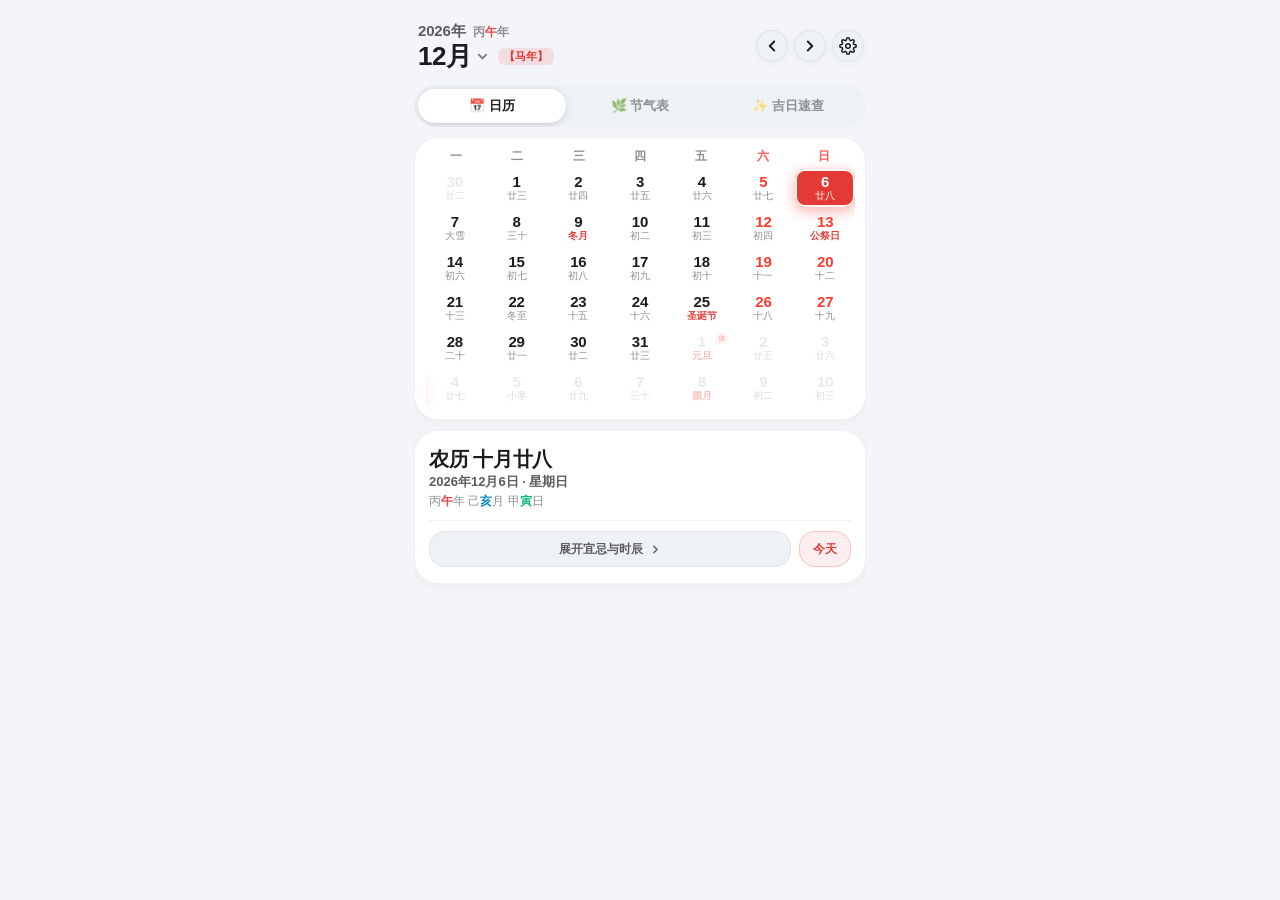
==== index.html @ 19c12316 "feat: 极简无广告万年历 120 FPS PWA 完整稳定版" ====
<!DOCTYPE html>
<html lang="zh-CN">
<head>
  <meta charset="UTF-8">
  <meta name="viewport" content="width=device-width, initial-scale=1.0, maximum-scale=1.0, user-scalable=no, viewport-fit=cover">
  <title>万年历 - 极简纯粹·无广告</title>
  
  <!-- iOS 独立全屏 App 体验配置 (PWA 彻底隐藏地址栏与底栏) -->
  <meta name="apple-mobile-web-app-capable" content="yes">
  <meta name="mobile-web-app-capable" content="yes">
  <meta name="apple-touch-fullscreen" content="yes">
  <meta name="apple-mobile-web-app-status-bar-style" content="default">
  <meta name="apple-mobile-web-app-title" content="万年历">
  <meta name="format-detection" content="telephone=no">
  <meta name="theme-color" content="#ffffff">
  
  <!-- 图标与 Manifest -->
  <link rel="icon" type="image/svg+xml" href="./icons/favicon.svg">
  <link rel="apple-touch-icon" href="./icons/apple-touch-icon.png">
  <link rel="manifest" href="./manifest.json">

  <!-- 关键首屏即时渲染样式 (解决 PWA 冷启动白屏与主题闪烁) -->
  <style>
    :root {
      --bg-base: #f5f6f8;
      --text-main: #1c1c1e;
    }
    @media (prefers-color-scheme: dark) {
      :root {
        --bg-base: #000000;
        --text-main: #ffffff;
      }
    }
    [data-theme="dark"] {
      --bg-base: #000000 !important;
      --text-main: #ffffff !important;
    }
    [data-theme="light"] {
      --bg-base: #f5f6f8 !important;
      --text-main: #1c1c1e !important;
    }
    html, body {
      margin: 0;
      padding: 0;
      background-color: var(--bg-base);
      background: var(--bg-base);
      color: var(--text-main);
      font-family: -apple-system, BlinkMacSystemFont, "SF Pro Text", "SF Pro Display", "PingFang SC", "Helvetica Neue", Arial, sans-serif;
      -webkit-tap-highlight-color: transparent;
      -webkit-font-smoothing: antialiased;
    }
  </style>

  <!-- 样式表与动态主题即时防闪烁初始化脚本 -->
  <link rel="stylesheet" href="./css/style.css?v=77">
  <script>
    (function() {
      try {
        var raw = localStorage.getItem('wnl_user_settings');
        var theme = 'auto';
        if (raw) { theme = JSON.parse(raw).theme || 'auto'; }
        if (theme === 'dark') {
          document.documentElement.setAttribute('data-theme', 'dark');
        } else if (theme === 'light') {
          document.documentElement.setAttribute('data-theme', 'light');
        }
      } catch(e) {}
    })();
  </script>
</head>
<body>

  <div class="app-container">
    
    <!-- 顶部导航栏 -->
    <header class="header-bar">
      <div class="header-title-group" id="btnYearMonthPicker" title="点击快速选择年月">
        <div class="header-date-stack">
          <div class="header-date-row-top">
            <span class="header-year" id="headerYearText">2026年</span>
            <span class="header-lunar-year" id="headerLunarYearText">丙午年</span>
          </div>
          <div class="header-date-row-bottom">
            <div class="header-month-wrap">
              <span class="header-month" id="headerMonthText">8月</span>
              <svg class="chevron-down" viewBox="0 0 24 24" fill="none" stroke="currentColor" stroke-width="2.5" stroke-linecap="round" stroke-linejoin="round">
                <polyline points="6 9 12 15 18 9"></polyline>
              </svg>
            </div>
            <span class="header-lunar-zodiac" id="headerLunarZodiacText">【马年】</span>
          </div>
        </div>
      </div>

      <div class="header-actions">
        <button class="btn-icon" id="btnPrevMonth" title="上个月" aria-label="上个月">
          <svg width="18" height="18" viewBox="0 0 24 24" fill="none" stroke="currentColor" stroke-width="2.5" stroke-linecap="round" stroke-linejoin="round">
            <polyline points="15 18 9 12 15 6"></polyline>
          </svg>
        </button>
        <button class="btn-icon" id="btnNextMonth" title="下个月" aria-label="下个月">
          <svg width="18" height="18" viewBox="0 0 24 24" fill="none" stroke="currentColor" stroke-width="2.5" stroke-linecap="round" stroke-linejoin="round">
            <polyline points="9 18 15 12 9 6"></polyline>
          </svg>
        </button>
        <button class="btn-icon" id="btnSettings" title="设置" aria-label="设置">
          <svg width="18" height="18" viewBox="0 0 24 24" fill="none" stroke="currentColor" stroke-width="2" stroke-linecap="round" stroke-linejoin="round">
            <circle cx="12" cy="12" r="3"></circle>
            <path d="M19.4 15a1.65 1.65 0 0 0 .33 1.82l.06.06a2 2 0 0 1 0 2.83 2 2 0 0 1-2.83 0l-.06-.06a1.65 1.65 0 0 0-1.82-.33 1.65 1.65 0 0 0-1 1.51V21a2 2 0 0 1-2 2 2 2 0 0 1-2-2v-.09A1.65 1.65 0 0 0 9 19.4a1.65 1.65 0 0 0-1.82.33l-.06.06a2 2 0 0 1-2.83 0 2 2 0 0 1 0-2.83l.06-.06a1.65 1.65 0 0 0 .33-1.82 1.65 1.65 0 0 0-1.51-1H3a2 2 0 0 1-2-2 2 2 0 0 1 2-2h.09A1.65 1.65 0 0 0 4.6 9a1.65 1.65 0 0 0-.33-1.82l-.06-.06a2 2 0 0 1 0-2.83 2 2 0 0 1 2.83 0l.06.06a1.65 1.65 0 0 0 1.82.33H9a1.65 1.65 0 0 0 1-1.51V3a2 2 0 0 1 2-2 2 2 0 0 1 2 2v.09a1.65 1.65 0 0 0 1 1.51 1.65 1.65 0 0 0 1.82-.33l.06-.06a2 2 0 0 1 2.83 0 2 2 0 0 1 0 2.83l-.06.06a1.65 1.65 0 0 0-.33 1.82V9a1.65 1.65 0 0 0 1.51 1H21a2 2 0 0 1 2 2 2 2 0 0 1-2 2h-.09a1.65 1.65 0 0 0-1.51 1z"></path>
          </svg>
        </button>
      </div>
    </header>

    <!-- 快捷视图切换药丸栏 (带平滑滑动背景指示器) -->
    <nav class="quick-tools-bar" id="quickToolsBar">
      <div class="tab-slider-pill" id="tabSliderPill"></div>
      <button class="tab-btn active" id="tabCalendar" data-tab="calendar">📅 日历</button>
      <button class="tab-btn" id="tabJieqi" data-tab="jieqi">🌿 节气表</button>
      <button class="tab-btn" id="tabAuspicious" data-tab="auspicious">✨ 吉日速查</button>
    </nav>

    <!-- 3 大主功能视图 120Hz 左右平滑轮播滑轨容器 -->
    <div class="views-swipe-carousel" id="viewsSwipeCarousel">
      <!-- 视图 1：日历与黄历详情 -->
      <div class="view-slide-panel" id="panelViewCalendar">
        <!-- 月历卡片 -->
        <section class="glass-panel calendar-card">
          <!-- 120Hz 系统级 C++ 原生硬件多月长卷滚动容器 (0 行 JS 阻塞，ProMotion 满帧，支持无限连滑) -->
          <div class="calendar-scroll-container" id="calendarScrollContainer"></div>
        </section>

        <!-- 选中日期黄历详情卡片 -->
        <section class="glass-panel detail-card" id="detailCard">
          <!-- 头部日期概要 -->
          <div class="detail-header-row">
            <div class="detail-header-left">
              <div class="detail-lunar-row">
                <span class="detail-lunar-main" id="detailLunarMain">农历 七月十四</span>
                <span class="detail-jieqi-tag" id="detailJieqiTag">节气 · 处暑</span>
              </div>
              <div class="detail-solar-week" id="detailSolarWeek">2026年8月26日 · 星期三</div>
              <div class="detail-lunar-ganzhi" id="detailLunarGanzhi">丙午年 丙申月 壬申日</div>
            </div>
          </div>

          <!-- 双胶囊操作底栏 (左侧展开黄历抽屉，右侧回到今天) -->
          <div class="detail-actions-row">
            <button class="btn-toggle-huangli" id="btnToggleHuangli" title="查看黄历宜忌与时辰" aria-label="查看黄历宜忌与时辰">
              <span id="toggleHuangliText">展开宜忌与时辰</span>
              <svg class="toggle-icon" id="toggleHuangliIcon" width="13" height="13" viewBox="0 0 24 24" fill="none" stroke="currentColor" stroke-width="2.5" stroke-linecap="round" stroke-linejoin="round">
                <polyline points="9 18 15 12 9 6"></polyline>
              </svg>
            </button>
            <button class="btn-today-card" id="btnToday" title="回到今天" aria-label="回到今天">
              <span>今天</span>
            </button>
          </div>
        </section>
      </div>

      <!-- 视图 2：二十四节气表 -->
      <div class="view-slide-panel" id="panelViewJieqi">
        <div class="glass-panel" style="padding: 16px;">
          <div style="font-size: 16px; font-weight: 700; margin-bottom: 14px; display: flex; justify-content: space-between; align-items: center;">
            <span id="jieqiYearTitle">2026年 二十四节气谱</span>
            <span style="font-size: 12px; color: var(--text-tertiary);">点击直接查阅日期</span>
          </div>
          <div class="jieqi-seasons-container" id="solarTermsList">
            <!-- 动态填充四季二十四节气卡片 -->
          </div>
          <div class="jieqi-poem-footer">
            <div>春雨惊春清谷天，夏满芒夏暑相连。</div>
            <div>秋处露秋寒霜降，冬雪雪冬小大寒。</div>
          </div>
        </div>
      </div>

      <!-- 视图 3：黄道吉日速查 -->
      <div class="view-slide-panel" id="panelViewAuspicious">
        <div class="glass-panel" style="padding: 16px;">
          <div style="font-size: 16px; font-weight: 700; margin-bottom: 10px;">择吉选日</div>
          <div class="auspicious-tags-row" id="auspiciousTagsRow">
            <button class="tag-filter active" data-tag="嫁娶">👰 嫁娶结婚</button>
            <button class="tag-filter" data-tag="开市">🏢 开业开市</button>
            <button class="tag-filter" data-tag="入宅">🏡 乔迁入宅</button>
            <button class="tag-filter" data-tag="出行">✈️ 出行远行</button>
            <button class="tag-filter" data-tag="祈福">🙏 祈福祭祀</button>
            <button class="tag-filter" data-tag="动土">🔨 动土修造</button>
            <button class="tag-filter" data-tag="安床">🛏️ 安床置产</button>
          </div>
          <div class="auspicious-results-list" id="auspiciousResultsList">
            <!-- 动态填充吉日列表 -->
          </div>
        </div>
      </div>
    </div>

  </div>

  <!-- 模态弹窗系统 (iOS 底部抽屉) -->
  <div class="modal-overlay" id="modalOverlay">
    
    <!-- 黄历宜忌与时辰详情抽屉 (100% GPU 满帧滑入滑出，支持向下滑动手势秒速收起) -->
    <div class="modal-sheet" id="huangliModal" style="display: none;">
      <div class="modal-handle" id="huangliModalHandle"></div>
      <div class="modal-header" style="margin-bottom: 14px;">
        <div style="flex: 1;">
          <div class="modal-title" id="sheetLunarMainTitle">农历 七月十四</div>
          <div style="font-size: 12px; color: var(--text-secondary); margin-top: 2px;" id="sheetSolarWeekGanzhi">2026年8月26日 · 丙午年 丙申月 壬申日</div>
        </div>
      </div>

      <!-- 宜忌 -->
      <div class="yiji-section">
        <div class="yiji-box yi">
          <div class="yiji-label-row">
            <span class="yiji-badge">宜</span>
            <span class="yiji-title">宜于事项</span>
          </div>
          <div class="yiji-content-tags" id="yiTagsContainer"></div>
        </div>

        <div class="yiji-box ji">
          <div class="yiji-label-row">
            <span class="yiji-badge">忌</span>
            <span class="yiji-title">忌讳事项</span>
          </div>
          <div class="yiji-content-tags" id="jiTagsContainer"></div>
        </div>
      </div>

      <!-- 黄历神煞与方位 -->
      <div class="huangli-meta-grid">
        <div class="meta-item">
          <span class="meta-key">冲煞:</span>
          <span class="meta-val" id="valChongSha">冲兔 · 煞东</span>
        </div>
        <div class="meta-item">
          <span class="meta-key">胎神:</span>
          <span class="meta-val" id="valTaiShen">碓磨厕房内北</span>
        </div>
        <div class="meta-item" style="grid-column: span 2;">
          <span class="meta-key">吉神方位:</span>
          <span class="meta-val" id="valShenWei">喜神: 西南 / 福神: 正东 / 财神: 正东</span>
        </div>
        <div class="meta-item" style="grid-column: span 2;">
          <span class="meta-key">彭祖百忌:</span>
          <span class="meta-val" id="valPengZu">辛不合酱 酉不会客</span>
        </div>
      </div>

      <!-- 十二时辰吉凶横向滚动 -->
      <div style="margin-top: 14px;">
        <div class="times-section-title">
          <span>十二时辰吉凶</span>
          <span style="font-size: 11px; font-weight: 500; color: var(--text-tertiary);">左右滑动</span>
        </div>
        <div class="times-scroll-box" id="timesScrollBox"></div>
      </div>
    </div>

    <!-- 年月快速选择抽屉 -->
    <div class="modal-sheet" id="pickerModal" style="display: none;">
      <div class="modal-handle"></div>
      <div class="modal-header">
        <div class="modal-title">快速跳转年月</div>
        <button class="btn-close-modal">✕</button>
      </div>

      <div style="font-size: 12px; color: var(--text-tertiary); font-weight: 600; margin-bottom: 8px;">年份</div>
      <div class="picker-grid-years" id="pickerYearsGrid"></div>

      <div style="font-size: 12px; color: var(--text-tertiary); font-weight: 600; margin-top: 12px; margin-bottom: 8px;">月份</div>
      <div class="picker-grid-months" id="pickerMonthsGrid"></div>
    </div>

    <!-- 设置抽屉 -->
    <div class="modal-sheet" id="settingsModal" style="display: none;">
      <div class="modal-handle"></div>
      <div class="modal-header">
        <div class="modal-title">设置与偏好</div>
        <button class="btn-close-modal">✕</button>
      </div>

      <div style="display: flex; flex-direction: column; gap: 16px; font-size: 14px;">
        <div style="display: flex; justify-content: space-between; align-items: center; padding: 6px 0;">
          <span style="font-weight: 600;">深色模式</span>
          <select id="themeSelect" style="padding: 6px 10px; border-radius: 8px; border: 1px solid var(--border-subtle); background: var(--bg-card-subtle); color: var(--text-main); font-size: 13px;">
            <option value="auto">跟随系统</option>
            <option value="light">浅色模式</option>
            <option value="dark">深色模式</option>
          </select>
        </div>

        <div style="border-top: 1px solid var(--border-subtle); padding-top: 14px;">
          <div style="font-weight: 600; margin-bottom: 8px;">数据备份与迁移 (纯本地安全)</div>
          <div style="display: flex; gap: 10px;">
            <button id="btnExportData" style="flex: 1; padding: 10px; border-radius: 8px; border: 1px solid var(--border-subtle); background: var(--bg-card-subtle); color: var(--text-main); font-weight: 600; cursor: pointer;">导出本地备份</button>
            <button id="btnImportData" style="flex: 1; padding: 10px; border-radius: 8px; border: 1px solid var(--border-subtle); background: var(--bg-card-subtle); color: var(--text-main); font-weight: 600; cursor: pointer;">恢复数据</button>
            <input type="file" id="fileImport" accept=".json" style="display: none;">
          </div>
        </div>

        <div style="border-top: 1px solid var(--border-subtle); padding-top: 14px; color: var(--text-secondary); font-size: 12px; line-height: 1.6;">
          <div style="font-weight: 700; color: var(--text-main); margin-bottom: 4px;">关于本软件</div>
          <p>• 100% 零广告、零追踪、零后台数据上传。</p>
          <p>• 农历算法基于 6tail/lunar-javascript（紫金山天文台历法标准）。</p>
          <p>• 支持离线运行，在 iPhone Safari 中点击「分享」-「添加到主屏幕」即可全屏使用。</p>
        </div>
      </div>
    </div>

  </div>

  <!-- 引入脚本依赖（顺序：算法库 -> 节假日 -> 本地存储 -> 核心计算 -> 应用交互） -->
  <script src="./js/lib/lunar.min.js?v=77"></script>
  <script src="./js/holidays.js?v=77"></script>
  <script src="./js/storage.js?v=77"></script>
  <script src="./js/calendar.js?v=77"></script>
  <script src="./js/app.js?v=77"></script>
</body>
</html>
---- css/style.css ----
/* ==========================================================================
   iPhone 极简无广告万年历 (WanNianLi) - iOS 质感设计系统
   ========================================================================== */

:root {
  --bg-app: #f4f5f8;
  --bg-card: rgba(255, 255, 255, 0.96);
  --bg-card-solid: #ffffff;
  --bg-card-subtle: #f8f9fc;
  --bg-pill: #eef1f6;
  --bg-pill-active: #ffffff;
  
  --text-main: #1c1c1e;
  --text-secondary: #5c5c60;
  --text-tertiary: #8e8e93;
  --text-muted: #bcbcc0;

  --accent-primary: #e53935;
  --accent-tint: rgba(229, 57, 53, 0.12);
  --accent-border: rgba(229, 57, 53, 0.35);

  --color-holiday: #ff3b30;
  --color-holiday-bg: rgba(255, 59, 48, 0.12);
  --color-work: #8e8e93;
  --color-work-bg: rgba(142, 142, 147, 0.14);

  --color-yi: #34c759;
  --color-yi-bg: rgba(52, 199, 89, 0.12);
  --color-ji: #ff3b30;
  --color-ji-bg: rgba(255, 59, 48, 0.12);

  --color-jieqi: #ff9500;
  --color-festival: #e53935;
  --color-today-ring: #e53935;

  --border-subtle: rgba(0, 0, 0, 0.06);
  --border-highlight: rgba(0, 0, 0, 0.12);
  
  --shadow-sm: 0 2px 10px rgba(0, 0, 0, 0.04);
  --shadow-md: 0 8px 26px rgba(0, 0, 0, 0.07);
  --shadow-lg: 0 16px 36px rgba(0, 0, 0, 0.1);

  --radius-sm: 10px;
  --radius-md: 16px;
  --radius-lg: 24px;
  --radius-full: 9999px;

  --safe-top: env(safe-area-inset-top, 0px);
  --safe-bottom: env(safe-area-inset-bottom, 0px);
}

/* 深色模式 / 暗黑模式 */
@media (prefers-color-scheme: dark) {
  :root:not([data-theme="light"]) {
    --bg-app: #0a0a0c;
    --bg-card: rgba(28, 28, 30, 0.85);
    --bg-card-solid: #1c1c1e;
    --bg-card-subtle: #252528;
    --bg-pill: #2c2c2e;
    --bg-pill-active: #3a3a3c;

    --text-main: #f2f2f7;
    --text-secondary: #aeaeb2;
    --text-tertiary: #8e8e93;
    --text-muted: #636366;

    --accent-primary: #ff453a;
    --accent-tint: rgba(255, 69, 58, 0.18);
    --accent-border: rgba(255, 69, 58, 0.45);
    --color-today-ring: #ff453a;

    --border-subtle: rgba(255, 255, 255, 0.09);
    --border-highlight: rgba(255, 255, 255, 0.16);

    --shadow-sm: 0 2px 8px rgba(0, 0, 0, 0.35);
    --shadow-md: 0 8px 24px rgba(0, 0, 0, 0.45);
  }
}

:root[data-theme="dark"] {
  --bg-app: #0a0a0c;
  --bg-card: rgba(28, 28, 30, 0.85);
  --bg-card-solid: #1c1c1e;
  --bg-card-subtle: #252528;
  --bg-pill: #2c2c2e;
  --bg-pill-active: #3a3a3c;

  --text-main: #f2f2f7;
  --text-secondary: #aeaeb2;
  --text-tertiary: #8e8e93;
  --text-muted: #636366;

  --accent-primary: #ff453a;
  --accent-tint: rgba(255, 69, 58, 0.18);
  --accent-border: rgba(255, 69, 58, 0.45);
  --color-today-ring: #ff453a;

  --border-subtle: rgba(255, 255, 255, 0.09);
  --border-highlight: rgba(255, 255, 255, 0.16);

  --shadow-sm: 0 2px 8px rgba(0, 0, 0, 0.35);
  --shadow-md: 0 8px 24px rgba(0, 0, 0, 0.45);
}

/* 基础重置与排版 */
* {
  box-sizing: border-box;
  margin: 0;
  padding: 0;
  -webkit-tap-highlight-color: transparent;
  scrollbar-width: none !important;
  -ms-overflow-style: none !important;
}

::-webkit-scrollbar {
  display: none !important;
  width: 0 !important;
  height: 0 !important;
}

html, body {
  width: 100%;
  height: 100%;
  overflow: hidden;
  position: fixed;
  background-color: var(--bg-app);
}

body {
  font-family: -apple-system, BlinkMacSystemFont, "SF Pro Text", "SF Pro Display", "PingFang SC", "Hiragino Sans GB", "Microsoft YaHei", sans-serif;
  color: var(--text-main);
  display: flex;
  justify-content: center;
  align-items: center;
  -webkit-font-smoothing: antialiased;
  -moz-osx-font-smoothing: grayscale;
}

/* 容器架构（适配 iPhone 全屏及桌面居中预览） */
.app-container {
  width: 100%;
  max-width: 480px;
  height: 100%;
  height: 100dvh;
  display: flex;
  flex-direction: column;
  padding-top: max(var(--safe-top), 14px);
  padding-bottom: max(var(--safe-bottom), 12px);
  padding-left: 14px;
  padding-right: 14px;
  position: relative;
  box-sizing: border-box;
  overflow: hidden;
}

/* 毛玻璃质感基底 */
.glass-panel {
  background: var(--bg-card);
  backdrop-filter: blur(24px);
  -webkit-backdrop-filter: blur(24px);
  border: 1px solid var(--border-subtle);
  border-radius: var(--radius-lg);
  box-shadow: var(--shadow-sm);
}

/* ==========================================================================
   顶部导航栏
   ========================================================================== */
.header-bar {
  display: flex;
  align-items: center;
  justify-content: space-between;
  padding: 4px 2px 10px 2px;
}

.header-title-group {
  display: flex;
  align-items: center;
  cursor: pointer;
  padding: 4px 8px;
  margin-left: -6px;
  border-radius: var(--radius-sm);
  transition: background 0.15s ease;
}

.header-title-group:active {
  background: var(--bg-pill-active);
}

.header-date-stack {
  display: flex;
  flex-direction: column;
  gap: 2px;
  align-items: flex-start;
}

.header-date-row-top {
  display: flex;
  align-items: baseline;
  gap: 8px;
}

.header-year {
  font-size: 15px;
  font-weight: 700;
  color: var(--text-secondary);
  letter-spacing: -0.2px;
  line-height: 1.2;
}

.header-lunar-year {
  font-size: 12px;
  color: var(--text-tertiary);
  font-weight: 600;
  line-height: 1.2;
}

.header-date-row-bottom {
  display: flex;
  align-items: center;
  gap: 8px;
}

.header-month-wrap {
  display: flex;
  align-items: center;
  gap: 4px;
}

.header-month {
  font-size: 26px;
  font-weight: 800;
  color: var(--text-main);
  letter-spacing: -0.5px;
  line-height: 1.1;
}

.chevron-down {
  width: 15px;
  height: 15px;
  opacity: 0.6;
  transition: transform 0.2s ease;
}

.header-lunar-zodiac {
  font-size: 11px;
  color: var(--accent-primary);
  background: var(--accent-tint);
  font-weight: 700;
  padding: 2px 6px;
  border-radius: 6px;
  line-height: 1.2;
}

.header-actions {
  display: flex;
  align-items: center;
  gap: 6px;
}

.btn-icon {
  width: 32px;
  height: 32px;
  border-radius: var(--radius-full);
  background: var(--bg-pill);
  border: 1px solid var(--border-subtle);
  color: var(--text-main);
  display: flex;
  align-items: center;
  justify-content: center;
  cursor: pointer;
  box-shadow: var(--shadow-sm);
  transition: all 0.15s cubic-bezier(0.4, 0, 0.2, 1);
}

.btn-icon:active {
  transform: scale(0.92);
  background: var(--bg-pill-active);
}

.btn-today {
  padding: 0 11px;
  height: 32px;
  border-radius: var(--radius-full);
  background: var(--accent-primary);
  color: #ffffff;
  border: none;
  font-size: 12px;
  font-weight: 700;
  display: flex;
  align-items: center;
  justify-content: center;
  cursor: pointer;
  box-shadow: 0 4px 12px rgba(229, 57, 53, 0.28);
  transition: all 0.15s cubic-bezier(0.4, 0, 0.2, 1);
}

.btn-today:active {
  transform: scale(0.94);
  opacity: 0.9;
}

/* ==========================================================================
   快捷功能与视图切换药丸栏 (完美弧形 iOS 椭圆胶囊指示器)
   ========================================================================== */
.quick-tools-bar {
  position: relative;
  display: flex;
  align-items: center;
  justify-content: space-between;
  background: var(--bg-pill);
  padding: 4px;
  border-radius: var(--radius-full);
  margin-bottom: 10px;
  overflow: hidden;
  user-select: none;
  contain: layout paint;
}

.tab-slider-pill {
  position: absolute;
  top: 4px;
  bottom: 4px;
  left: 4px;
  width: calc((100% - 8px) / 3);
  background: var(--bg-card-solid);
  border-radius: var(--radius-full);
  box-shadow: 0 2px 8px rgba(0, 0, 0, 0.12), 0 1px 2px rgba(0, 0, 0, 0.06);
  pointer-events: none;
  z-index: 1;
  transform: translate3d(0, 0, 0);
  -webkit-transform: translate3d(0, 0, 0);
  will-change: transform;
  backface-visibility: hidden;
  -webkit-backface-visibility: hidden;
  transform-style: preserve-3d;
  -webkit-transform-style: preserve-3d;
  transition: transform 0.22s cubic-bezier(0.25, 1, 0.5, 1);
}

.tab-btn {
  position: relative;
  z-index: 2;
  flex: 1;
  text-align: center;
  padding: 8px 0;
  font-size: 13px;
  font-weight: 600;
  color: var(--text-secondary);
  background: transparent !important;
  border: none;
  border-radius: var(--radius-full);
  cursor: pointer;
  box-shadow: none !important;
  opacity: 0.65;
}

.tab-btn.active {
  color: var(--text-main);
  opacity: 1;
  background: transparent !important;
  box-shadow: none !important;
}

/* ==========================================================================
   传统五行属性着色系统 (金·木·水·火·土)
   ========================================================================== */
.wuxing-metal {
  color: #d97706; /* 金色 */
  font-weight: 700;
}
.wuxing-wood {
  color: #10b981; /* 绿色 */
  font-weight: 700;
}
.wuxing-water {
  color: #0284c7; /* 蓝色 */
  font-weight: 700;
}
.wuxing-fire {
  color: #ef4444; /* 红色 */
  font-weight: 700;
}
.wuxing-earth {
  color: #b45309; /* 棕色 */
  font-weight: 700;
}

@media (prefers-color-scheme: dark) {
  :root:not([data-theme="light"]) .wuxing-metal { color: #f59e0b; }
  :root:not([data-theme="light"]) .wuxing-wood  { color: #34d399; }
  :root:not([data-theme="light"]) .wuxing-water { color: #38bdf8; }
  :root:not([data-theme="light"]) .wuxing-fire  { color: #f87171; }
  :root:not([data-theme="light"]) .wuxing-earth { color: #d97706; }
}

:root[data-theme="dark"] .wuxing-metal { color: #f59e0b; }
:root[data-theme="dark"] .wuxing-wood  { color: #34d399; }
:root[data-theme="dark"] .wuxing-water { color: #38bdf8; }
:root[data-theme="dark"] .wuxing-fire  { color: #f87171; }
:root[data-theme="dark"] .wuxing-earth { color: #d97706; }

/* 3 大主功能视图 120Hz 左右平滑轮播滑轨容器 (由 GPU 原生多线程直接驱动) */
.views-swipe-carousel {
  display: flex;
  flex: 1;
  width: 100%;
  min-height: 0;
  overflow-x: scroll;
  overflow-y: hidden;
  scroll-snap-type: x mandatory;
  -webkit-overflow-scrolling: touch;
  touch-action: pan-x pan-y;
  scrollbar-width: none !important;
  -ms-overflow-style: none !important;
}

.views-swipe-carousel::-webkit-scrollbar {
  display: none !important;
  width: 0 !important;
  height: 0 !important;
}

.view-slide-panel {
  flex: 0 0 100%;
  width: 100%;
  min-width: 100%;
  max-width: 100%;
  box-sizing: border-box;
  scroll-snap-align: start;
  scroll-snap-stop: always;
  display: flex;
  flex-direction: column;
  gap: 10px;
  overflow-y: auto;
  -webkit-overflow-scrolling: touch;
  touch-action: pan-x pan-y;
  padding-bottom: 12px;
}

/* ==========================================================================
   主日历卡片 (日历网格)
   ========================================================================== */
.calendar-card {
  padding: 10px 10px 12px 10px;
  margin-bottom: 0;
  background: var(--bg-card-solid);
  backdrop-filter: none !important;
  -webkit-backdrop-filter: none !important;
  overflow: hidden;
  box-sizing: border-box;
}

/* 星期表头 */
.week-header {
  display: grid;
  grid-template-columns: repeat(7, 1fr);
  text-align: center;
  font-size: 12px;
  font-weight: 600;
  color: var(--text-tertiary);
  margin-bottom: 4px;
}

.week-header .weekend {
  color: var(--color-holiday);
  opacity: 0.85;
}

/* 经典相册级 120Hz GPU 硬件切月视口与独立层 */
/* 日历硬件加速 120Hz CSS Scroll Snap 容器 (0 行 JS 阻塞，由 iOS C++ 硬件合成器线程直接驱动) */
.calendar-scroll-container {
  display: flex;
  width: 100%;
  overflow-x: scroll;
  overflow-y: hidden;
  scroll-snap-type: x mandatory;
  -webkit-overflow-scrolling: touch;
  touch-action: pan-x pan-y;
  scrollbar-width: none !important;
  -ms-overflow-style: none !important;
  overscroll-behavior-x: contain;
}

.calendar-scroll-container::-webkit-scrollbar {
  display: none !important;
  width: 0 !important;
  height: 0 !important;
}

.month-grid-panel {
  flex: 0 0 100%;
  width: 100%;
  min-width: 100%;
  max-width: 100%;
  box-sizing: border-box;
  scroll-snap-align: start;
  scroll-snap-stop: always;
  display: flex;
  flex-direction: column;
}

.month-grid {
  width: 100%;
  display: grid;
  grid-template-columns: repeat(7, minmax(0, 1fr));
  row-gap: 2px;
  column-gap: 2px;
  box-sizing: border-box;
}

/* 单个日期单元格 - 精调为 38px 黄金高度，确保 6 行日期 100% 完整显示，公历农历一清二楚，底部绝无截断！ */
.day-cell {
  position: relative;
  display: flex;
  flex-direction: column;
  align-items: center;
  justify-content: center;
  min-width: 0;
  width: 100%;
  box-sizing: border-box;
  height: 38px;
  border-radius: var(--radius-sm);
  cursor: pointer;
  user-select: none;
}

.day-cell:active {
  transform: scale(0.92);
  background: var(--bg-pill-active);
}

/* 非当月日期 */
.day-cell.other-month {
  opacity: 0.32;
}

/* 公历大字 */
.solar-num {
  font-size: 15px;
  font-weight: 600;
  line-height: 1.1;
  color: var(--text-main);
  letter-spacing: -0.2px;
}

.day-cell.weekend .solar-num {
  color: var(--color-holiday);
}

.day-cell.other-month .solar-num {
  color: var(--text-muted);
}

/* 农历小字 / 节气 / 节日 */
.lunar-text {
  font-size: 9.5px;
  line-height: 1.1;
  color: var(--text-tertiary);
  margin-top: 1px;
  max-width: 100%;
  overflow: hidden;
  text-overflow: ellipsis;
  white-space: nowrap;
  font-weight: 500;
}

.day-cell .lunar-text.festival {
  color: var(--color-festival);
  font-weight: 600;
}

.day-cell .lunar-text.solar-term {
  color: var(--color-jieqi);
  font-weight: 600;
}

.day-cell .lunar-text.lunar-first {
  color: var(--accent-primary);
  font-weight: 600;
}

/* 法定放假/调休角标 */
.holiday-badge {
  position: absolute;
  top: 3px;
  right: 3px;
  font-size: 9px;
  font-weight: 700;
  line-height: 1;
  padding: 2px 3px;
  border-radius: 4px;
  transform: scale(0.85);
}

.badge-xiu {
  background: var(--color-holiday-bg);
  color: var(--color-holiday);
}

.badge-ban {
  background: var(--color-work-bg);
  color: var(--text-secondary);
}

/* 今日环形高亮：贴合方块边缘并加粗 */
.day-cell.is-today::before {
  content: "";
  position: absolute;
  inset: 0px;
  border: 2.5px solid var(--color-today-ring);
  border-radius: var(--radius-sm);
  pointer-events: none;
  box-sizing: border-box;
}

/* 今日且被选中态：高亮白色边框与红色底色 */
.day-cell.is-today.is-selected::before {
  border: 2.5px solid rgba(255, 255, 255, 0.95);
  inset: 0px;
}

/* 选中日期态 (喜庆红底与柔和红晕) */
.day-cell.is-selected {
  background: var(--accent-primary) !important;
  box-shadow: 0 4px 14px rgba(229, 57, 53, 0.4);
}

.day-cell.is-selected .solar-num,
.day-cell.is-selected .lunar-text,
.day-cell.is-selected .solar-num {
  color: #ffffff !important;
}

.day-cell.is-selected .holiday-badge {
  opacity: 0.9;
}

/* 备忘小圆点 */
.memo-dot {
  position: absolute;
  bottom: 3px;
  width: 4px;
  height: 4px;
  border-radius: 50%;
  background: var(--accent-primary);
}

.day-cell.is-selected .memo-dot {
  background: #ffffff;
}

/* ==========================================================================
   当日黄历详情卡片 (Hero Card)
   ========================================================================== */
.detail-card {
  padding: 16px 14px 16px 14px;
  margin-bottom: 0;
}

.detail-header-row {
  display: flex;
  align-items: center;
  justify-content: space-between;
  border-bottom: 1px solid var(--border-subtle);
  padding-bottom: 10px;
  margin-bottom: 10px;
}

.detail-header-left {
  display: flex;
  flex-direction: column;
  gap: 3px;
  flex: 1;
  min-width: 0;
}

.detail-lunar-row {
  display: flex;
  align-items: center;
  gap: 8px;
  flex-wrap: wrap;
}

.detail-header-right {
  display: flex;
  align-items: center;
  justify-content: flex-end;
  flex-shrink: 0;
}

.detail-lunar-main {
  font-size: 20px;
  font-weight: 800;
  color: var(--text-main);
  letter-spacing: -0.4px;
  line-height: 1.2;
}

.detail-solar-week {
  font-size: 13px;
  font-weight: 600;
  color: var(--text-secondary);
  line-height: 1.3;
}

.detail-lunar-ganzhi {
  font-size: 12px;
  font-weight: 500;
  color: var(--text-tertiary);
  margin-top: 1px;
  line-height: 1.3;
}

.detail-jieqi-tag {
  background: rgba(255, 149, 0, 0.12);
  color: var(--color-jieqi);
  padding: 2px 7px;
  border-radius: var(--radius-full);
  font-size: 11px;
  font-weight: 700;
  white-space: nowrap;
  line-height: 1.2;
  display: inline-flex;
  align-items: center;
}

/* 日期卡片底部双胶囊操作栏 (展开黄历抽屉 + 回到今天) */
.detail-actions-row {
  display: flex;
  align-items: center;
  gap: 8px;
  margin-top: 4px;
}

.btn-toggle-huangli {
  flex: 1;
  display: flex;
  align-items: center;
  justify-content: center;
  gap: 6px;
  height: 36px;
  padding: 0 12px;
  background: var(--bg-pill);
  border: 1px solid var(--border-subtle);
  border-radius: var(--radius-md);
  color: var(--text-secondary);
  font-size: 12px;
  font-weight: 600;
  cursor: pointer;
  transition: all 0.2s cubic-bezier(0.4, 0, 0.2, 1);
  -webkit-app-region: no-drag !important;
}

.btn-toggle-huangli:hover {
  background: var(--bg-pill-active);
  color: var(--text-main);
}

.btn-toggle-huangli:active {
  transform: scale(0.98);
}

.btn-today-card {
  display: flex;
  align-items: center;
  justify-content: center;
  gap: 5px;
  height: 36px;
  padding: 0 13px;
  background: rgba(229, 57, 53, 0.08);
  border: 1px solid rgba(229, 57, 53, 0.22);
  border-radius: var(--radius-md);
  color: var(--accent-primary);
  font-size: 12px;
  font-weight: 700;
  cursor: pointer;
  white-space: nowrap;
  flex-shrink: 0;
  transition: all 0.2s cubic-bezier(0.4, 0, 0.2, 1);
  -webkit-app-region: no-drag !important;
}

.btn-today-card:hover {
  background: rgba(229, 57, 53, 0.14);
}

.btn-today-card:active {
  background: var(--accent-primary);
  color: #ffffff;
  transform: scale(0.96);
}

.btn-toggle-huangli .toggle-icon {
  transition: transform 0.25s cubic-bezier(0.4, 0, 0.2, 1);
}

.btn-toggle-huangli.expanded .toggle-icon {
  transform: rotate(180deg);
}

/* 宜忌折叠展开容器 (GPU 独立硬件合成与精确高度平滑裁剪，120 FPS 绝不掉帧) */
.huangli-collapsible-wrapper {
  overflow: hidden;
  max-height: 0px;
  opacity: 0;
  margin-top: 0px;
  margin-bottom: 0px;
  transition: max-height 0.28s cubic-bezier(0.25, 1, 0.5, 1), opacity 0.22s ease, margin-top 0.28s cubic-bezier(0.25, 1, 0.5, 1);
  will-change: max-height, opacity;
  contain: paint layout;
  transform: translateZ(0);
  -webkit-transform: translateZ(0);
  touch-action: pan-y;
  pointer-events: none;
}

.huangli-collapsible-wrapper.expanded {
  opacity: 1;
  margin-top: 14px;
  pointer-events: auto;
}

.huangli-collapsible-inner {
  min-height: 0;
  overflow: hidden;
  contain: paint layout;
  transform: translate3d(0, 0, 0);
  -webkit-transform: translate3d(0, 0, 0);
  will-change: transform;
}

/* 抽屉下拉指示拉手条 (iOS Sheet 风格交互把手) */
.drawer-pull-handle-bar {
  display: flex;
  align-items: center;
  justify-content: center;
  padding: 4px 0 10px;
  cursor: grab;
  user-select: none;
}

.drawer-pull-handle-bar:active {
  cursor: grabbing;
}

.drawer-pull-handle {
  width: 38px;
  height: 4px;
  background: var(--text-tertiary);
  opacity: 0.38;
  border-radius: var(--radius-full);
  transition: opacity 0.2s ease, width 0.2s ease;
}

.drawer-pull-handle-bar:hover .drawer-pull-handle {
  opacity: 0.65;
  width: 44px;
}

/* 宜忌区域 */
.yiji-section {
  display: grid;
  grid-template-columns: 1fr 1fr;
  gap: 10px;
  margin-bottom: 14px;
}

.yiji-box {
  padding: 10px 12px;
  border-radius: var(--radius-md);
  display: flex;
  flex-direction: column;
  gap: 6px;
}

.yiji-box.yi {
  background: var(--color-yi-bg);
}

.yiji-box.ji {
  background: var(--color-ji-bg);
}

.yiji-label-row {
  display: flex;
  align-items: center;
  gap: 6px;
}

.yiji-badge {
  width: 22px;
  height: 22px;
  border-radius: 50%;
  display: flex;
  align-items: center;
  justify-content: center;
  font-size: 12px;
  font-weight: 800;
  color: #fff;
}

.yiji-box.yi .yiji-badge {
  background: var(--color-yi);
}

.yiji-box.ji .yiji-badge {
  background: var(--color-ji);
}

.yiji-title {
  font-size: 12px;
  font-weight: 700;
}

.yiji-box.yi .yiji-title {
  color: var(--color-yi);
}

.yiji-box.ji .yiji-title {
  color: var(--color-ji);
}

.yiji-content-tags {
  display: flex;
  flex-wrap: wrap;
  gap: 4px;
}

.yiji-tag {
  font-size: 12px;
  font-weight: 500;
  color: var(--text-main);
  background: rgba(255, 255, 255, 0.55);
  padding: 2px 6px;
  border-radius: 6px;
}

/* 黄历方位与神位网格 */
.huangli-meta-grid {
  display: grid;
  grid-template-columns: repeat(2, 1fr);
  gap: 8px;
  background: var(--bg-card-subtle);
  padding: 12px;
  border-radius: var(--radius-md);
  margin-bottom: 14px;
  font-size: 12px;
}

.meta-item {
  display: flex;
  align-items: center;
  gap: 6px;
}

.meta-key {
  color: var(--text-tertiary);
  font-weight: 500;
}

.meta-val {
  color: var(--text-main);
  font-weight: 600;
}

/* 时辰吉凶横向滚动条 */
.times-section-title {
  font-size: 13px;
  font-weight: 700;
  color: var(--text-secondary);
  margin-bottom: 8px;
  display: flex;
  align-items: center;
  justify-content: space-between;
}

.times-scroll-box {
  display: flex;
  gap: 8px;
  overflow-x: auto;
  padding-bottom: 4px;
  scrollbar-width: none;
  -webkit-overflow-scrolling: touch;
}

.times-scroll-box::-webkit-scrollbar {
  display: none;
}

.time-chip {
  flex-shrink: 0;
  padding: 6px 10px;
  background: var(--bg-card-subtle);
  border-radius: var(--radius-sm);
  display: flex;
  flex-direction: column;
  align-items: center;
  font-size: 11px;
  gap: 2px;
  border: 1px solid var(--border-subtle);
}

.time-chip-gz {
  font-weight: 700;
  color: var(--text-main);
}

.time-chip-ts {
  font-weight: 600;
  padding: 1px 4px;
  border-radius: 4px;
  font-size: 10px;
}

.time-chip-ts.luck-ji {
  background: var(--color-yi-bg);
  color: var(--color-yi);
}

.time-chip-ts.luck-xiong {
  background: var(--color-ji-bg);
  color: var(--color-ji);
}

.time-chip-range {
  color: var(--text-muted);
  font-size: 9px;
}

/* ==========================================================================
   当日本地备忘与记事列表
   ========================================================================== */
.notes-section {
  margin-top: 14px;
  border-top: 1px solid var(--border-subtle);
  padding-top: 12px;
}

.notes-header {
  display: flex;
  align-items: center;
  justify-content: space-between;
  margin-bottom: 8px;
}

.notes-title {
  font-size: 13px;
  font-weight: 700;
  color: var(--text-secondary);
}

.notes-add-box {
  display: flex;
  gap: 8px;
  margin-bottom: 10px;
}

.input-note {
  flex: 1;
  background: var(--bg-card-subtle);
  border: 1px solid var(--border-subtle);
  border-radius: var(--radius-sm);
  padding: 8px 12px;
  font-size: 13px;
  color: var(--text-main);
  outline: none;
  transition: border-color 0.2s ease;
}

.input-note:focus {
  border-color: var(--accent-primary);
}

.btn-add-note {
  background: var(--accent-primary);
  color: #fff;
  border: none;
  padding: 0 14px;
  border-radius: var(--radius-sm);
  font-size: 13px;
  font-weight: 600;
  cursor: pointer;
}

.notes-list {
  display: flex;
  flex-direction: column;
  gap: 6px;
}

.note-item {
  display: flex;
  align-items: center;
  justify-content: space-between;
  background: var(--bg-card-subtle);
  padding: 8px 10px;
  border-radius: var(--radius-sm);
  font-size: 13px;
}

.note-text-group {
  display: flex;
  align-items: center;
  gap: 8px;
  flex: 1;
}

.note-checkbox {
  width: 16px;
  height: 16px;
  cursor: pointer;
}

.note-text.completed {
  text-decoration: line-through;
  color: var(--text-muted);
}

.btn-delete-note {
  background: transparent;
  border: none;
  color: var(--text-muted);
  cursor: pointer;
  padding: 4px;
}

.notes-empty {
  font-size: 12px;
  color: var(--text-muted);
  text-align: center;
  padding: 8px 0;
}

/* ==========================================================================
   模态弹窗与底部抽屉系统 (iOS 原生 Action Sheet，120 FPS 满帧 GPU 硬件驱动)
   ========================================================================== */
.modal-overlay {
  position: fixed;
  top: 0;
  left: 0;
  right: 0;
  bottom: 0;
  background: rgba(0, 0, 0, 0.45);
  backdrop-filter: blur(12px);
  -webkit-backdrop-filter: blur(12px);
  z-index: 999;
  display: flex;
  justify-content: center;
  align-items: flex-end;
  opacity: 0;
  pointer-events: none;
  transition: opacity 0.25s cubic-bezier(0.25, 1, 0.5, 1);
}

.modal-overlay.active {
  display: flex;
  opacity: 1;
  pointer-events: auto;
}

.modal-sheet {
  width: 100%;
  max-width: 480px;
  background: var(--bg-card-solid);
  border-top-left-radius: 24px;
  border-top-right-radius: 24px;
  padding: 12px 18px max(var(--safe-bottom), 24px) 18px;
  max-height: 85vh;
  overflow-y: auto;
  -webkit-overflow-scrolling: touch;
  transform: translate3d(0, 105%, 0);
  -webkit-transform: translate3d(0, 105%, 0);
  transition: transform 0.32s cubic-bezier(0.22, 1, 0.36, 1);
  will-change: transform;
  box-shadow: 0 -10px 40px rgba(0, 0, 0, 0.25);
  touch-action: pan-y;
}

.modal-overlay.active .modal-sheet {
  transform: translate3d(0, 0, 0);
  -webkit-transform: translate3d(0, 0, 0);
}

.modal-handle {
  width: 40px;
  height: 5px;
  background: var(--text-tertiary);
  border-radius: var(--radius-full);
  margin: 4px auto 14px auto;
  opacity: 0.38;
  cursor: grab;
  user-select: none;
  transition: opacity 0.2s ease, width 0.2s ease;
}

.modal-handle:hover {
  opacity: 0.7;
  width: 46px;
}

.modal-header {
  display: flex;
  align-items: center;
  justify-content: space-between;
  margin-bottom: 16px;
}

.modal-title {
  font-size: 18px;
  font-weight: 700;
}

.btn-close-modal {
  background: var(--bg-pill);
  border: none;
  width: 30px;
  height: 30px;
  border-radius: 50%;
  color: var(--text-secondary);
  font-size: 16px;
  cursor: pointer;
  display: flex;
  align-items: center;
  justify-content: center;
}

/* 年月快速选择器网格 */
.picker-grid-years {
  display: grid;
  grid-template-columns: repeat(4, 1fr);
  gap: 8px;
  margin-bottom: 16px;
  max-height: 145px;
  overflow-y: auto;
  padding-right: 0;
  scrollbar-width: none; /* Firefox */
  -ms-overflow-style: none; /* IE/Edge */
  -webkit-overflow-scrolling: touch;
}

.picker-grid-years::-webkit-scrollbar {
  display: none; /* Chrome, Safari, Opera */
  width: 0;
  height: 0;
}

.picker-grid-months {
  display: grid;
  grid-template-columns: repeat(4, 1fr);
  gap: 8px;
}

.picker-item {
  padding: 10px 0;
  text-align: center;
  font-size: 14px;
  font-weight: 600;
  background: var(--bg-card-subtle);
  border-radius: var(--radius-sm);
  cursor: pointer;
  border: 1px solid var(--border-subtle);
  transition: all 0.15s ease;
}

.picker-item:active {
  transform: scale(0.95);
}

.picker-item.active {
  background: var(--accent-primary);
  color: #fff;
  border-color: var(--accent-primary);
}

/* 吉日速查与二十四节气列表样式 */
.auspicious-tags-row {
  display: flex;
  flex-wrap: wrap;
  gap: 8px;
  margin-bottom: 16px;
}

.tag-filter {
  padding: 6px 14px;
  border-radius: var(--radius-full);
  background: var(--bg-pill);
  color: var(--text-secondary);
  font-size: 13px;
  font-weight: 600;
  border: none;
  cursor: pointer;
  transition: all 0.15s ease;
}

.tag-filter.active {
  background: var(--accent-primary);
  color: #fff;
}

.auspicious-results-list,
.solar-terms-list {
  display: flex;
  flex-direction: column;
  gap: 8px;
  max-height: 50vh;
  overflow-y: auto;
}

.result-card-item {
  background: var(--bg-card-subtle);
  border: 1px solid var(--border-subtle);
  border-radius: var(--radius-md);
  padding: 12px;
  display: flex;
  justify-content: space-between;
  align-items: center;
  cursor: pointer;
}

.result-card-left {
  display: flex;
  flex-direction: column;
  gap: 2px;
}

.result-solar-date {
  font-size: 15px;
  font-weight: 700;
  color: var(--text-main);
}

.result-lunar-date {
  font-size: 12px;
  color: var(--text-secondary);
}

.result-yi-summary {
  font-size: 11px;
  color: var(--color-yi);
  font-weight: 600;
  max-width: 180px;
  overflow: hidden;
  text-overflow: ellipsis;
  white-space: nowrap;
}

/* 二十四节气四季雅致卡片排版 */
.jieqi-seasons-container {
  display: flex;
  flex-direction: column;
  gap: 14px;
}

.jieqi-season-block {
  display: flex;
  flex-direction: column;
  gap: 8px;
}

.jieqi-season-header {
  display: flex;
  align-items: center;
  gap: 6px;
  font-size: 13px;
  font-weight: 700;
  color: var(--text-secondary);
  padding-left: 2px;
}

.jieqi-season-grid {
  display: grid;
  grid-template-columns: repeat(2, 1fr);
  gap: 8px;
}

.jieqi-term-card {
  background: var(--bg-card-subtle);
  border: 1px solid var(--border-subtle);
  border-radius: var(--radius-sm);
  padding: 9px 12px;
  display: flex;
  justify-content: space-between;
  align-items: center;
  cursor: pointer;
  transition: transform 0.15s ease, border-color 0.15s ease, background 0.15s ease;
}

.jieqi-term-card:active {
  transform: scale(0.97);
  background: var(--bg-pill);
}

.jieqi-term-left {
  display: flex;
  flex-direction: column;
  gap: 2px;
}

.jieqi-term-name {
  font-size: 15px;
  font-weight: 700;
  color: var(--text-main);
}

.jieqi-term-order {
  font-size: 10px;
  font-weight: 500;
  color: var(--text-tertiary);
}

.jieqi-term-right {
  display: flex;
  flex-direction: column;
  align-items: flex-end;
  gap: 2px;
}

.jieqi-term-date {
  font-size: 13px;
  font-weight: 600;
  color: var(--text-main);
}

.jieqi-term-time {
  font-size: 10px;
  font-weight: 500;
  color: var(--text-tertiary);
}

.jieqi-poem-footer {
  text-align: center;
  padding: 16px 8px 6px 8px;
  font-size: 12px;
  line-height: 1.8;
  color: var(--text-tertiary);
  border-top: 1px dashed var(--border-subtle);
  margin-top: 12px;
  letter-spacing: 0.5px;
}

/* ==========================================================================
   macOS 原生桌面窗口拖拽与交互指针优化
   ========================================================================== */
.header-bar {
  -webkit-app-region: drag;
  user-select: none;
}

button, input, select, textarea, a,
.day-cell, .tab-btn, .header-title-group, .header-actions,
.result-card-item, .term-card-item, .picker-item, .tag-filter,
.btn-icon, .btn-today, .note-checkbox, .btn-delete-note, .time-chip {
  -webkit-app-region: no-drag !important;
  cursor: pointer;
  pointer-events: auto !important;
}

/* ==========================================================================
   交互按钮悬浮微浮起动画 (MacBook 原生动效设计)
   ========================================================================== */
/* 仅在支持鼠标悬停的桌面设备上启用 Hover 动效，移动端彻底禁用以杜绝触摸跳动与掉帧 */
@media (hover: hover) and (pointer: fine) {
  .btn-icon,
  .btn-today,
  .btn-add-note,
  .tab-btn,
  .tag-filter,
  .result-card-item,
  .term-card-item,
  .picker-item,
  .time-chip,
  .header-title-group {
    transition: transform 0.18s ease, box-shadow 0.18s ease, background 0.15s ease;
  }

  .btn-icon:hover {
    transform: translateY(-2px);
    box-shadow: 0 4px 12px rgba(0, 0, 0, 0.1);
  }

  .btn-today:hover {
    transform: translateY(-2px);
    box-shadow: 0 6px 16px rgba(229, 57, 53, 0.35);
  }

  .header-title-group:hover {
    background: var(--bg-pill);
  }

  .tab-btn:hover:not(.active) {
    color: var(--text-main);
    background: rgba(255, 255, 255, 0.6);
  }

  .day-cell:hover {
    background: var(--bg-card-subtle);
  }

  .tag-filter:hover {
    transform: translateY(-1.5px);
  }

  .result-card-item:hover {
    transform: translateY(-2px);
    border-color: var(--accent-border);
  }

  .term-card-item:hover {
    transform: translateY(-2px);
  }

  .picker-item:hover {
    border-color: var(--accent-border);
  }

  .time-chip:hover {
    border-color: var(--accent-border);
  }

  .btn-add-note:hover {
    filter: brightness(1.05);
  }
}

/* 按下 (Active) 触感反馈 */
.btn-icon:active,
.btn-today:active,
.btn-add-note:active,
.tab-btn:active,
.tag-filter:active,
.result-card-item:active,
.term-card-item:active,
.picker-item:active,
.day-cell:active,
.time-chip:active {
  transform: translateY(0px) scale(0.95) !important;
  box-shadow: 0 2px 4px rgba(0, 0, 0, 0.04) !important;
}

/* ==========================================================================
   📱 iOS 手机端专属黄金比例排版优化 (iPhone 灵动岛/刘海屏大屏全适配，支持 ProMotion 120Hz)
   ========================================================================== */
@media screen and (max-width: 600px) {
  .app-container {
    padding-top: max(calc(var(--safe-top) + 28px), 52px);
    padding-bottom: max(calc(var(--safe-bottom) + 20px), 32px);
    padding-left: 16px;
    padding-right: 16px;
    min-height: 100vh;
    display: flex;
    flex-direction: column;
    justify-content: flex-start;
  }

  .header-bar {
    padding: 6px 2px 14px 2px;
    margin-bottom: 2px;
  }

  .header-year {
    font-size: 16px;
  }

  .header-month {
    font-size: 30px;
  }

  .quick-tools-bar {
    padding: 4px;
    margin-bottom: 12px;
    border-radius: var(--radius-lg);
  }

  .tab-btn {
    padding: 10px 0;
    font-size: 14px;
  }

  #calendarViewArea {
    flex: 1;
    display: flex;
    flex-direction: column;
    justify-content: flex-start;
    gap: 12px;
  }

  .calendar-card {
    padding: 16px 14px 14px 14px;
    border-radius: var(--radius-lg);
    margin-bottom: 0;
    transition: transform 0.25s cubic-bezier(0.2, 0.9, 0.3, 1), box-shadow 0.25s ease;
  }

  .week-header {
    font-size: 13px;
    margin-bottom: 10px;
  }

  .month-grid {
    row-gap: 6px;
    column-gap: 4px;
  }

  .day-cell {
    height: 54px;
    border-radius: var(--radius-md);
  }

  .solar-num {
    font-size: 18px;
    font-weight: 700;
  }

  .lunar-text {
    font-size: 10.5px;
    margin-top: 1px;
  }

  .detail-card {
    padding: 16px 16px 14px 16px;
    border-radius: var(--radius-lg);
    margin-bottom: 0;
  }

  .detail-header-row {
    padding-bottom: 12px;
    margin-bottom: 12px;
  }

  .detail-lunar-main {
    font-size: 23px;
  }

  .detail-solar-week {
    font-size: 13.5px;
  }

  .detail-lunar-ganzhi {
    font-size: 12.5px;
  }

  .btn-toggle-huangli {
    padding: 10px 16px;
    font-size: 13px;
    border-radius: var(--radius-lg);
    margin-top: 4px;
  }
}
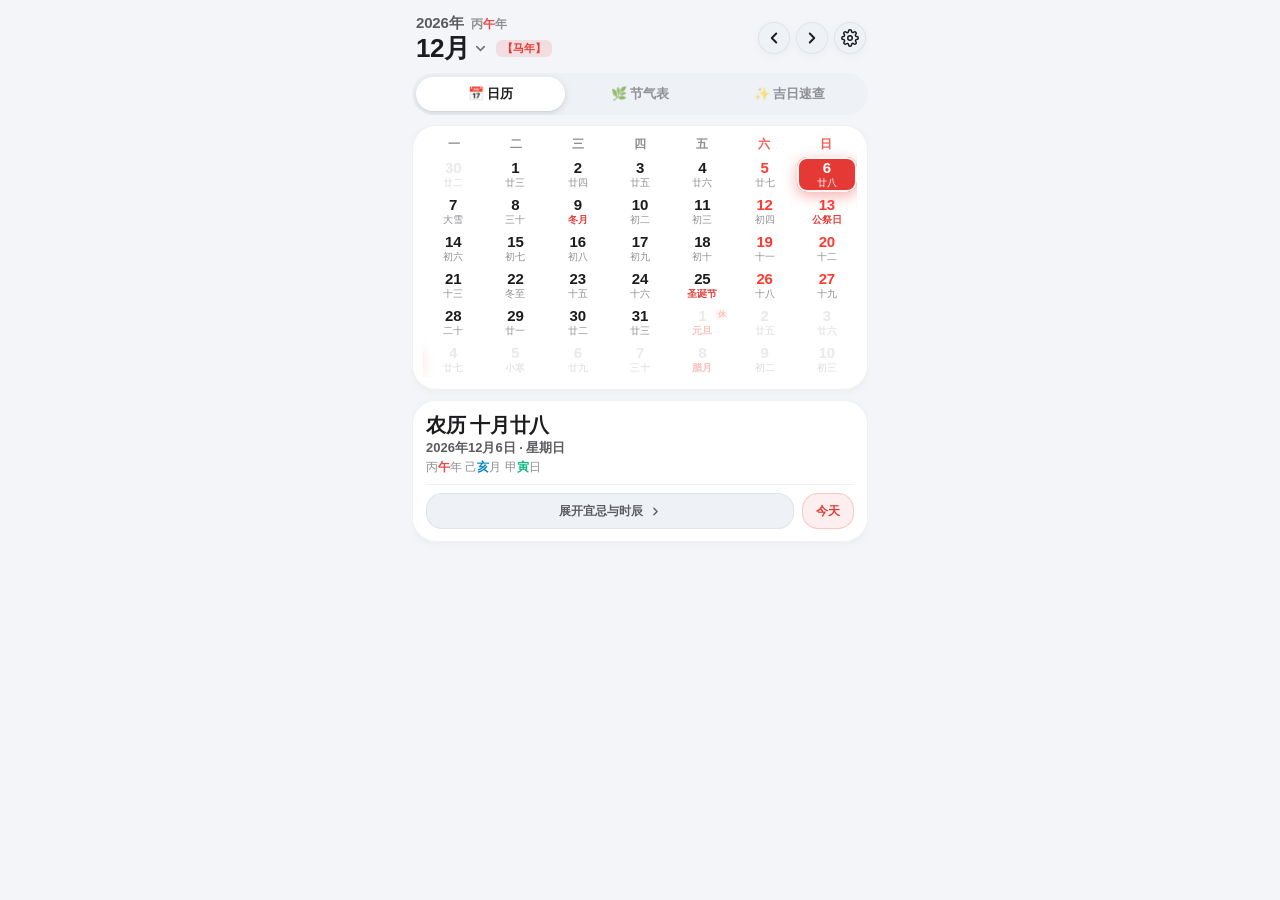
==== commit cd1eb9a9: "fix: 优化 Safari 浏览器底栏视口自适应高度，确保第 6 行日期在网页和主屏幕模式下均 100% 完整显示 (v79)" ====
--- a/index.html
+++ b/index.html
@@ -52,7 +52,7 @@
   </style>
 
   <!-- 样式表与动态主题即时防闪烁初始化脚本 -->
-  <link rel="stylesheet" href="./css/style.css?v=77">
+  <link rel="stylesheet" href="./css/style.css?v=79">
   <script>
     (function() {
       try {
@@ -314,10 +314,10 @@
   </div>
 
   <!-- 引入脚本依赖（顺序：算法库 -> 节假日 -> 本地存储 -> 核心计算 -> 应用交互） -->
-  <script src="./js/lib/lunar.min.js?v=77"></script>
-  <script src="./js/holidays.js?v=77"></script>
-  <script src="./js/storage.js?v=77"></script>
-  <script src="./js/calendar.js?v=77"></script>
-  <script src="./js/app.js?v=77"></script>
+  <script src="./js/lib/lunar.min.js?v=79"></script>
+  <script src="./js/holidays.js?v=79"></script>
+  <script src="./js/storage.js?v=79"></script>
+  <script src="./js/calendar.js?v=79"></script>
+  <script src="./js/app.js?v=79"></script>
 </body>
 </html>
--- a/css/style.css
+++ b/css/style.css
@@ -144,10 +144,10 @@
   height: 100dvh;
   display: flex;
   flex-direction: column;
-  padding-top: max(var(--safe-top), 14px);
-  padding-bottom: max(var(--safe-bottom), 12px);
-  padding-left: 14px;
-  padding-right: 14px;
+  padding-top: max(var(--safe-top), 8px);
+  padding-bottom: max(var(--safe-bottom), 8px);
+  padding-left: 12px;
+  padding-right: 12px;
   position: relative;
   box-sizing: border-box;
   overflow: hidden;
@@ -170,7 +170,7 @@
   display: flex;
   align-items: center;
   justify-content: space-between;
-  padding: 4px 2px 10px 2px;
+  padding: 2px 2px 6px 2px;
 }
 
 .header-title-group {
@@ -509,7 +509,7 @@
   box-sizing: border-box;
 }
 
-/* 单个日期单元格 - 精调为 38px 黄金高度，确保 6 行日期 100% 完整显示，公历农历一清二楚，底部绝无截断！ */
+/* 单个日期单元格 - 精调为 35px 黄金高度，确保 6 行日期在任何浏览器模式下 100% 完整显示，公历农历一清二楚，底部绝无截断！ */
 .day-cell {
   position: relative;
   display: flex;
@@ -519,7 +519,7 @@
   min-width: 0;
   width: 100%;
   box-sizing: border-box;
-  height: 38px;
+  height: 35px;
   border-radius: var(--radius-sm);
   cursor: pointer;
   user-select: none;
@@ -654,7 +654,7 @@
    当日黄历详情卡片 (Hero Card)
    ========================================================================== */
 .detail-card {
-  padding: 16px 14px 16px 14px;
+  padding: 12px 13px 12px 13px;
   margin-bottom: 0;
 }
 
@@ -663,8 +663,8 @@
   align-items: center;
   justify-content: space-between;
   border-bottom: 1px solid var(--border-subtle);
-  padding-bottom: 10px;
-  margin-bottom: 10px;
+  padding-bottom: 8px;
+  margin-bottom: 8px;
 }
 
 .detail-header-left {
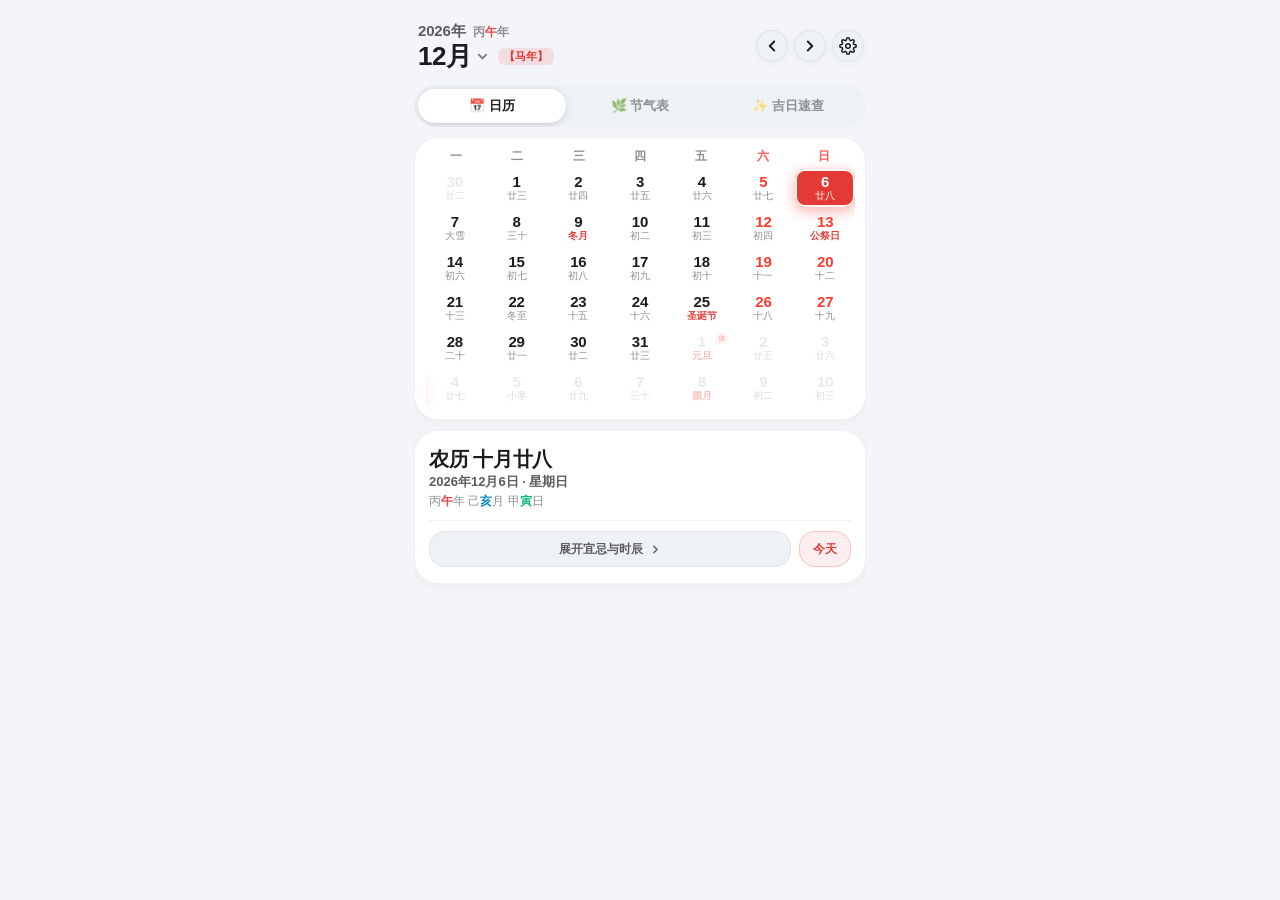
==== commit 3172cf3d: "revert: 恢复舒展大气的 38px 原生主屏幕黄金排版，保留 Tab 修复与 CI 自动化 (v80)" ====
--- a/index.html
+++ b/index.html
@@ -52,7 +52,7 @@
   </style>
 
   <!-- 样式表与动态主题即时防闪烁初始化脚本 -->
-  <link rel="stylesheet" href="./css/style.css?v=79">
+  <link rel="stylesheet" href="./css/style.css?v=80">
   <script>
     (function() {
       try {
@@ -314,10 +314,10 @@
   </div>
 
   <!-- 引入脚本依赖（顺序：算法库 -> 节假日 -> 本地存储 -> 核心计算 -> 应用交互） -->
-  <script src="./js/lib/lunar.min.js?v=79"></script>
-  <script src="./js/holidays.js?v=79"></script>
-  <script src="./js/storage.js?v=79"></script>
-  <script src="./js/calendar.js?v=79"></script>
-  <script src="./js/app.js?v=79"></script>
+  <script src="./js/lib/lunar.min.js?v=80"></script>
+  <script src="./js/holidays.js?v=80"></script>
+  <script src="./js/storage.js?v=80"></script>
+  <script src="./js/calendar.js?v=80"></script>
+  <script src="./js/app.js?v=80"></script>
 </body>
 </html>
--- a/css/style.css
+++ b/css/style.css
@@ -144,10 +144,10 @@
   height: 100dvh;
   display: flex;
   flex-direction: column;
-  padding-top: max(var(--safe-top), 8px);
-  padding-bottom: max(var(--safe-bottom), 8px);
-  padding-left: 12px;
-  padding-right: 12px;
+  padding-top: max(var(--safe-top), 14px);
+  padding-bottom: max(var(--safe-bottom), 12px);
+  padding-left: 14px;
+  padding-right: 14px;
   position: relative;
   box-sizing: border-box;
   overflow: hidden;
@@ -170,7 +170,7 @@
   display: flex;
   align-items: center;
   justify-content: space-between;
-  padding: 2px 2px 6px 2px;
+  padding: 4px 2px 10px 2px;
 }
 
 .header-title-group {
@@ -509,7 +509,7 @@
   box-sizing: border-box;
 }
 
-/* 单个日期单元格 - 精调为 35px 黄金高度，确保 6 行日期在任何浏览器模式下 100% 完整显示，公历农历一清二楚，底部绝无截断！ */
+/* 单个日期单元格 - 38px 舒展大方黄金尺寸 */
 .day-cell {
   position: relative;
   display: flex;
@@ -519,7 +519,7 @@
   min-width: 0;
   width: 100%;
   box-sizing: border-box;
-  height: 35px;
+  height: 38px;
   border-radius: var(--radius-sm);
   cursor: pointer;
   user-select: none;
@@ -654,7 +654,7 @@
    当日黄历详情卡片 (Hero Card)
    ========================================================================== */
 .detail-card {
-  padding: 12px 13px 12px 13px;
+  padding: 16px 14px 16px 14px;
   margin-bottom: 0;
 }
 
@@ -663,8 +663,8 @@
   align-items: center;
   justify-content: space-between;
   border-bottom: 1px solid var(--border-subtle);
-  padding-bottom: 8px;
-  margin-bottom: 8px;
+  padding-bottom: 10px;
+  margin-bottom: 10px;
 }
 
 .detail-header-left {
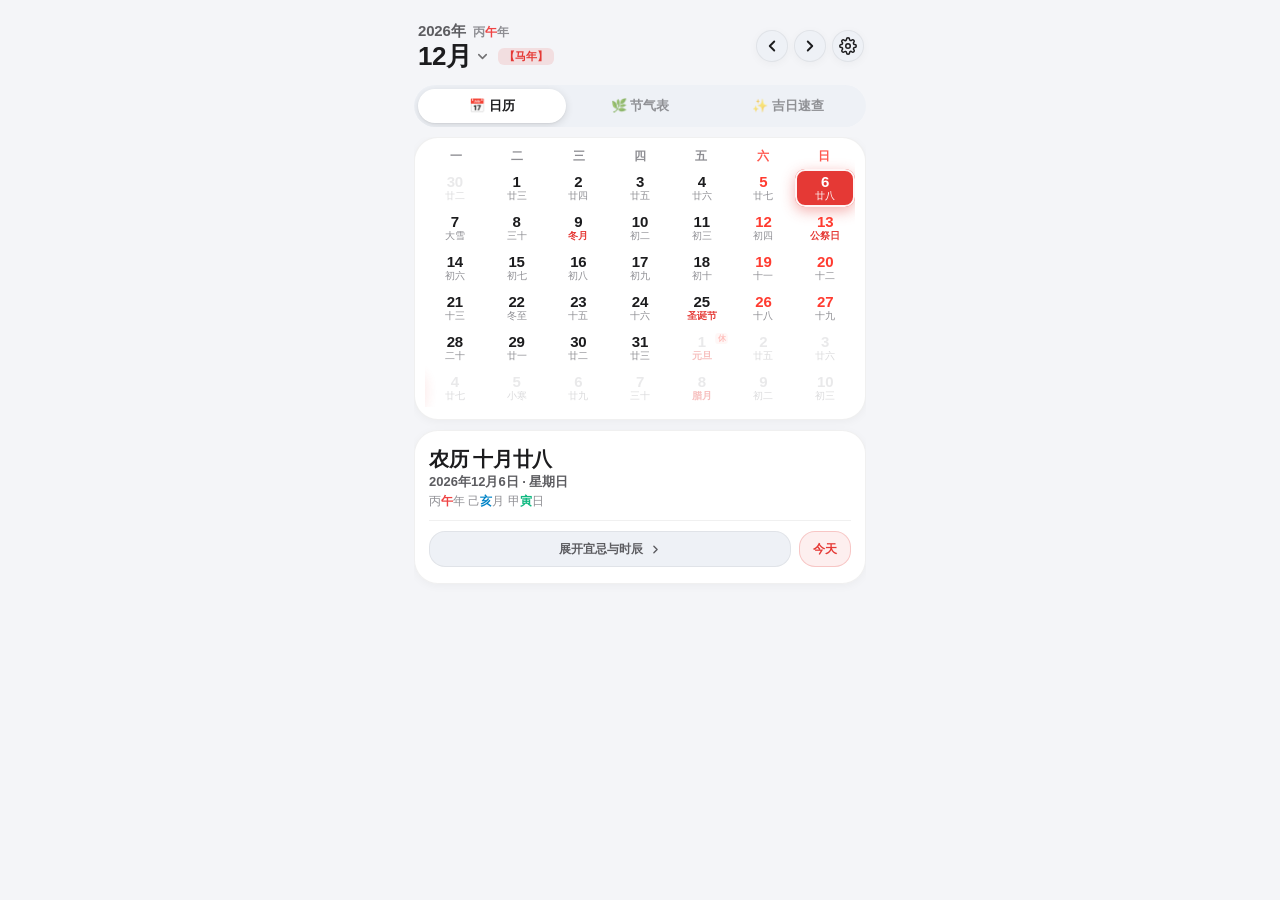
==== commit a0d28ff4: "fix: 根除从 2026 年跨到 2027 年时年份跳变至 2024 或 2028 的 bug，升级为 15 年无缝畅滑长卷引擎 (v81)" ====
--- a/index.html
+++ b/index.html
@@ -52,7 +52,7 @@
   </style>
 
   <!-- 样式表与动态主题即时防闪烁初始化脚本 -->
-  <link rel="stylesheet" href="./css/style.css?v=80">
+  <link rel="stylesheet" href="./css/style.css?v=81">
   <script>
     (function() {
       try {
@@ -314,10 +314,10 @@
   </div>
 
   <!-- 引入脚本依赖（顺序：算法库 -> 节假日 -> 本地存储 -> 核心计算 -> 应用交互） -->
-  <script src="./js/lib/lunar.min.js?v=80"></script>
-  <script src="./js/holidays.js?v=80"></script>
-  <script src="./js/storage.js?v=80"></script>
-  <script src="./js/calendar.js?v=80"></script>
-  <script src="./js/app.js?v=80"></script>
+  <script src="./js/lib/lunar.min.js?v=81"></script>
+  <script src="./js/holidays.js?v=81"></script>
+  <script src="./js/storage.js?v=81"></script>
+  <script src="./js/calendar.js?v=81"></script>
+  <script src="./js/app.js?v=81"></script>
 </body>
 </html>
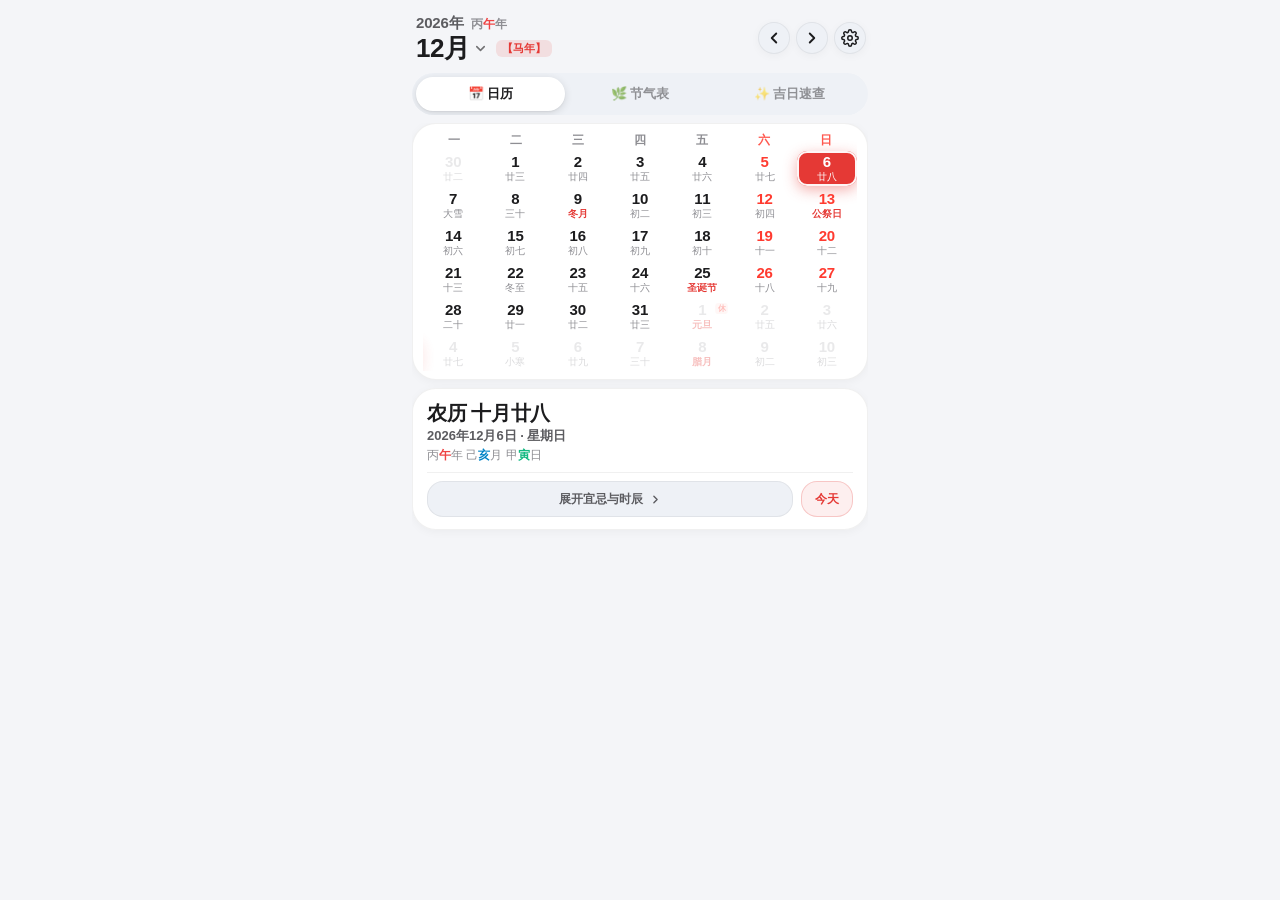
==== commit 22bd3b4e: "fix: 彻底修复日历第 6 行数字被遮挡截断的 bug，并解决切月时详情卡片与日历高亮未联动的缺陷 (v82)" ====
--- a/index.html
+++ b/index.html
@@ -52,7 +52,7 @@
   </style>
 
   <!-- 样式表与动态主题即时防闪烁初始化脚本 -->
-  <link rel="stylesheet" href="./css/style.css?v=81">
+  <link rel="stylesheet" href="./css/style.css?v=82">
   <script>
     (function() {
       try {
@@ -314,10 +314,10 @@
   </div>
 
   <!-- 引入脚本依赖（顺序：算法库 -> 节假日 -> 本地存储 -> 核心计算 -> 应用交互） -->
-  <script src="./js/lib/lunar.min.js?v=81"></script>
-  <script src="./js/holidays.js?v=81"></script>
-  <script src="./js/storage.js?v=81"></script>
-  <script src="./js/calendar.js?v=81"></script>
-  <script src="./js/app.js?v=81"></script>
+  <script src="./js/lib/lunar.min.js?v=82"></script>
+  <script src="./js/holidays.js?v=82"></script>
+  <script src="./js/storage.js?v=82"></script>
+  <script src="./js/calendar.js?v=82"></script>
+  <script src="./js/app.js?v=82"></script>
 </body>
 </html>
--- a/css/style.css
+++ b/css/style.css
@@ -144,10 +144,10 @@
   height: 100dvh;
   display: flex;
   flex-direction: column;
-  padding-top: max(var(--safe-top), 14px);
-  padding-bottom: max(var(--safe-bottom), 12px);
-  padding-left: 14px;
-  padding-right: 14px;
+  padding-top: max(var(--safe-top), 8px);
+  padding-bottom: max(var(--safe-bottom), 8px);
+  padding-left: 12px;
+  padding-right: 12px;
   position: relative;
   box-sizing: border-box;
   overflow: hidden;
@@ -170,7 +170,7 @@
   display: flex;
   align-items: center;
   justify-content: space-between;
-  padding: 4px 2px 10px 2px;
+  padding: 2px 2px 6px 2px;
 }
 
 .header-title-group {
@@ -311,7 +311,7 @@
   background: var(--bg-pill);
   padding: 4px;
   border-radius: var(--radius-full);
-  margin-bottom: 10px;
+  margin-bottom: 8px;
   overflow: hidden;
   user-select: none;
   contain: layout paint;
@@ -431,24 +431,25 @@
   scroll-snap-stop: always;
   display: flex;
   flex-direction: column;
-  gap: 10px;
+  gap: 8px;
   overflow-y: auto;
   -webkit-overflow-scrolling: touch;
   touch-action: pan-x pan-y;
-  padding-bottom: 12px;
+  padding-bottom: 8px;
 }
 
 /* ==========================================================================
    主日历卡片 (日历网格)
    ========================================================================== */
 .calendar-card {
-  padding: 10px 10px 12px 10px;
+  padding: 8px 10px 8px 10px;
   margin-bottom: 0;
   background: var(--bg-card-solid);
   backdrop-filter: none !important;
   -webkit-backdrop-filter: none !important;
   overflow: hidden;
   box-sizing: border-box;
+  flex-shrink: 0;
 }
 
 /* 星期表头 */
@@ -459,7 +460,7 @@
   font-size: 12px;
   font-weight: 600;
   color: var(--text-tertiary);
-  margin-bottom: 4px;
+  margin-bottom: 2px;
 }
 
 .week-header .weekend {
@@ -509,7 +510,7 @@
   box-sizing: border-box;
 }
 
-/* 单个日期单元格 - 38px 舒展大方黄金尺寸 */
+/* 单个日期单元格 - 35px 黄金高度，确保 6 行日期在所有屏幕尺寸下 100% 完整显示无截断 */
 .day-cell {
   position: relative;
   display: flex;
@@ -519,7 +520,7 @@
   min-width: 0;
   width: 100%;
   box-sizing: border-box;
-  height: 38px;
+  height: 35px;
   border-radius: var(--radius-sm);
   cursor: pointer;
   user-select: none;
@@ -654,8 +655,9 @@
    当日黄历详情卡片 (Hero Card)
    ========================================================================== */
 .detail-card {
-  padding: 16px 14px 16px 14px;
+  padding: 12px 14px 12px 14px;
   margin-bottom: 0;
+  flex-shrink: 0;
 }
 
 .detail-header-row {
@@ -663,8 +665,8 @@
   align-items: center;
   justify-content: space-between;
   border-bottom: 1px solid var(--border-subtle);
-  padding-bottom: 10px;
-  margin-bottom: 10px;
+  padding-bottom: 8px;
+  margin-bottom: 8px;
 }
 
 .detail-header-left {
